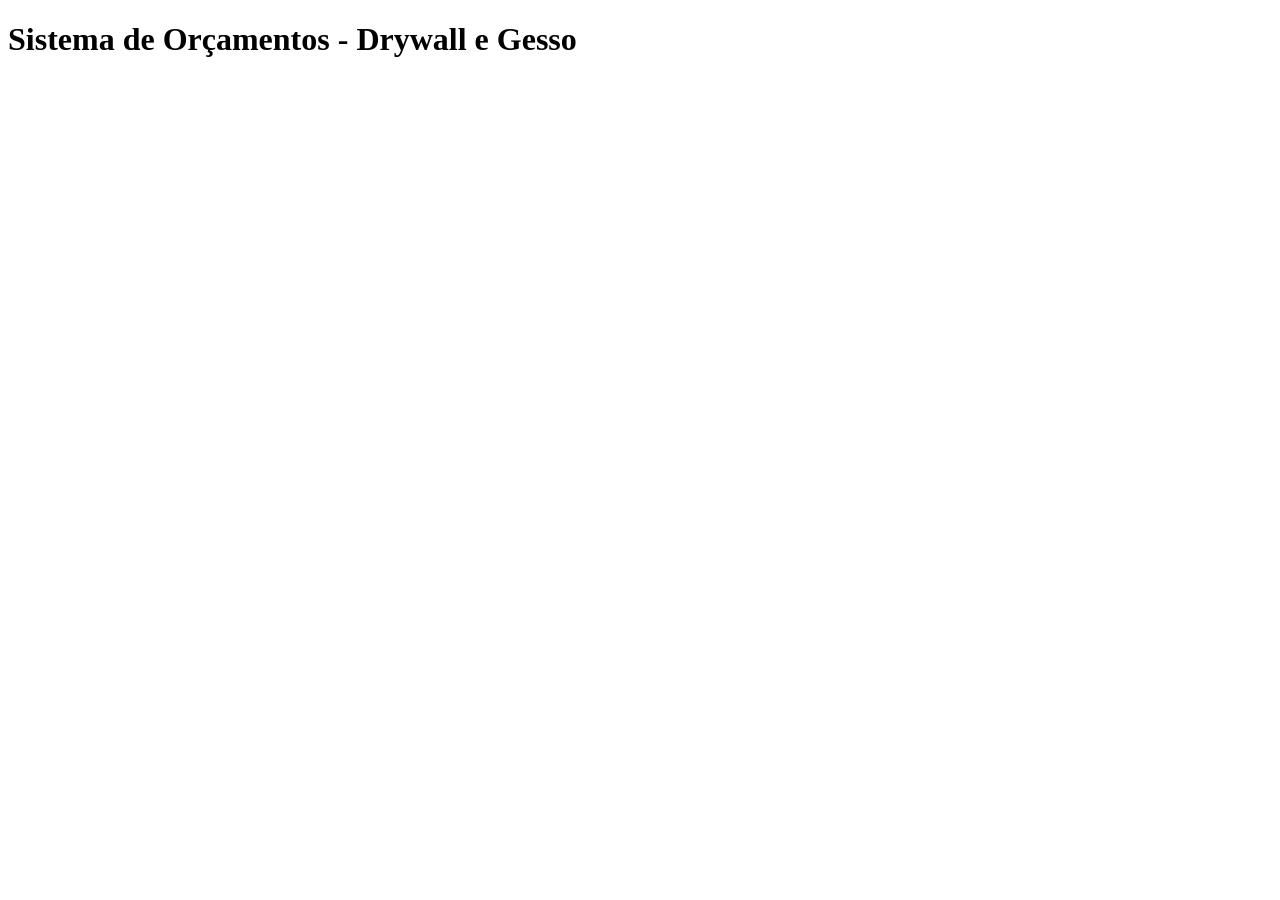
==== index.html @ 2b402b36 "Estrutura inicial do projeto" ====
<!doctype html>
<html lang="pt-BR">
  <head>
    <meta charset="UTF-8" />
    <meta name="viewport" content="width=device-width, initial-scale=1.0" />
    <title>Sistema de Orçamentos</title>
  </head>

  <body>
    <h1>Sistema de Orçamentos - Drywall e Gesso</h1>

    <script type="module" src="./js/app.js"></script>
  </body>
</html>
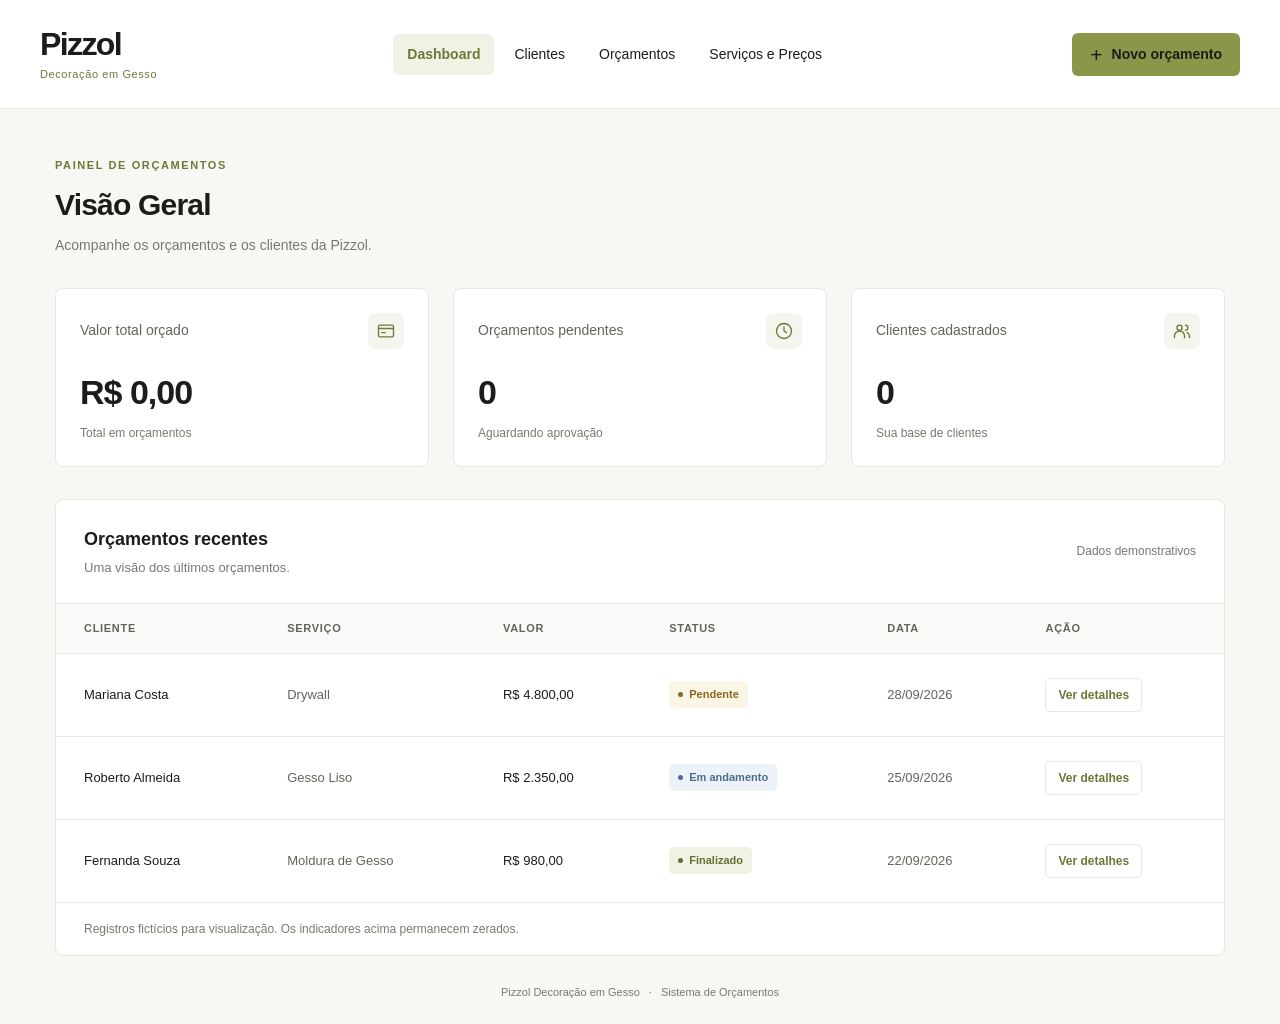
==== commit cf63ba70: "Implementa cadastro e gerenciamento de clientes" ====
--- a/index.html
+++ b/index.html
@@ -3,12 +3,187 @@
   <head>
     <meta charset="UTF-8" />
     <meta name="viewport" content="width=device-width, initial-scale=1.0" />
-    <title>Sistema de Orçamentos</title>
+    <meta name="theme-color" content="#F7F8F4" />
+    <title>Dashboard | Pizzol Decoração em Gesso</title>
+    <link rel="stylesheet" href="./css/style.css" />
   </head>
 
-  <body>
-    <h1>Sistema de Orçamentos - Drywall e Gesso</h1>
+  <body class="dashboard">
+    <header class="header">
+      <div class="header-content">
+        <a
+          class="brand"
+          href="./index.html"
+          aria-label="Pizzol Decoração em Gesso — início"
+        >
+          <span class="brand-name">Pizzol<span class="brand-dot"></span></span>
+          <span class="brand-description">Decoração em Gesso</span>
+        </a>
+        <nav class="navigation" aria-label="Menu principal">
+          <a href="./index.html" aria-current="page">Dashboard</a>
+          <a href="./pages/clientes.html">Clientes</a>
+          <a href="./pages/orcamentos.html">Orçamentos</a>
+          <a href="./pages/servicos.html">Serviços e Preços</a>
+        </nav>
+        <a class="primary-button" href="./pages/novo-orcamento.html"
+          ><span aria-hidden="true">+</span> Novo orçamento</a
+        >
+      </div>
+    </header>
 
-    <script type="module" src="./js/app.js"></script>
+    <main class="main-content" id="conteudo">
+      <div class="page-heading">
+        <p class="eyebrow">PAINEL DE ORÇAMENTOS</p>
+        <h1>Visão Geral</h1>
+        <p>Acompanhe os orçamentos e os clientes da Pizzol.</p>
+      </div>
+
+      <section class="summary" aria-label="Resumo do sistema">
+        <article class="summary-card">
+          <div class="card-heading">
+            <h2>Valor total orçado</h2>
+            <span class="card-icon" aria-hidden="true">
+              <svg viewBox="0 0 24 24">
+                <rect x="3" y="5" width="18" height="14" rx="2" />
+                <path d="M3 9h18M7 14h4" />
+              </svg>
+            </span>
+          </div>
+          <p class="card-value" id="valor-total">R$ 0,00</p>
+          <p class="card-description">Total em orçamentos</p>
+        </article>
+        <article class="summary-card">
+          <div class="card-heading">
+            <h2>Orçamentos pendentes</h2>
+            <span class="card-icon" aria-hidden="true">
+              <svg viewBox="0 0 24 24">
+                <circle cx="12" cy="12" r="9" />
+                <path d="M12 7v5l3 2" />
+              </svg>
+            </span>
+          </div>
+          <p class="card-value" id="orcamentos-pendentes">0</p>
+          <p class="card-description">Aguardando aprovação</p>
+        </article>
+        <article class="summary-card">
+          <div class="card-heading">
+            <h2>Clientes cadastrados</h2>
+            <span class="card-icon" aria-hidden="true">
+              <svg viewBox="0 0 24 24">
+                <circle cx="9" cy="8" r="3" />
+                <path
+                  d="M3 20v-2a6 6 0 0 1 12 0v2M16 5a3 3 0 0 1 0 6M18 14a5 5 0 0 1 3 4v2"
+                />
+              </svg>
+            </span>
+          </div>
+          <p class="card-value" id="clientes-cadastrados">0</p>
+          <p class="card-description">Sua base de clientes</p>
+        </article>
+      </section>
+
+      <section class="recent-section" aria-labelledby="recent-title">
+        <div class="section-heading">
+          <div>
+            <h2 id="recent-title">Orçamentos recentes</h2>
+            <p>Uma visão dos últimos orçamentos.</p>
+          </div>
+          <span class="demo-label">Dados demonstrativos</span>
+        </div>
+        <div
+          class="table-container"
+          tabindex="0"
+          role="region"
+          aria-label="Orçamentos recentes; role horizontalmente em telas pequenas"
+        >
+          <table>
+            <thead>
+              <tr>
+                <th scope="col">Cliente</th>
+                <th scope="col">Serviço</th>
+                <th scope="col">Valor</th>
+                <th scope="col">Status</th>
+                <th scope="col">Data</th>
+                <th scope="col">Ação</th>
+              </tr>
+            </thead>
+            <tbody>
+              <tr>
+                <td class="client-name">Mariana Costa</td>
+                <td>Drywall</td>
+                <td class="amount">R$ 4.800,00</td>
+                <td><span class="status status-pendente">Pendente</span></td>
+                <td><time datetime="2026-09-28">28/09/2026</time></td>
+                <td>
+                  <button
+                    class="details-button"
+                    type="button"
+                    aria-label="Ver detalhes do orçamento de Mariana Costa"
+                  >
+                    Ver detalhes
+                  </button>
+                </td>
+              </tr>
+              <tr>
+                <td class="client-name">Roberto Almeida</td>
+                <td>Gesso Liso</td>
+                <td class="amount">R$ 2.350,00</td>
+                <td>
+                  <span class="status status-em-andamento">Em andamento</span>
+                </td>
+                <td><time datetime="2026-09-25">25/09/2026</time></td>
+                <td>
+                  <button
+                    class="details-button"
+                    type="button"
+                    aria-label="Ver detalhes do orçamento de Roberto Almeida"
+                  >
+                    Ver detalhes
+                  </button>
+                </td>
+              </tr>
+              <tr>
+                <td class="client-name">Fernanda Souza</td>
+                <td>Moldura de Gesso</td>
+                <td class="amount">R$ 980,00</td>
+                <td>
+                  <span class="status status-finalizado">Finalizado</span>
+                </td>
+                <td><time datetime="2026-09-22">22/09/2026</time></td>
+                <td>
+                  <button
+                    class="details-button"
+                    type="button"
+                    aria-label="Ver detalhes do orçamento de Fernanda Souza"
+                  >
+                    Ver detalhes
+                  </button>
+                </td>
+              </tr>
+            </tbody>
+          </table>
+        </div>
+        <p class="table-note">
+          Registros fictícios para visualização. Os indicadores acima permanecem
+          zerados.
+        </p>
+      </section>
+      <footer class="page-footer">
+        Pizzol Decoração em Gesso <span aria-hidden="true">·</span> Sistema de
+        Orçamentos
+      </footer>
+    </main>
+
+    <dialog id="details-dialog" aria-labelledby="details-title">
+      <div class="dialog-heading">
+        <h2 id="details-title">Detalhes do orçamento</h2>
+        <form method="dialog">
+          <button class="close-button" aria-label="Fechar detalhes">×</button>
+        </form>
+      </div>
+      <p class="dialog-note">Orçamento demonstrativo</p>
+      <dl id="details-content"></dl>
+    </dialog>
+    <script src="./js/app.js" defer></script>
   </body>
 </html>
--- a/css/style.css
+++ b/css/style.css
@@ -0,0 +1,442 @@
+/* Estilos exclusivos do Dashboard para preservar as outras páginas. */
+.dashboard {
+  --olive: #8c964a;
+  --olive-dark: #6f7838;
+  --text: #1b1d1a;
+  --muted: #777a70;
+  --background: #f7f8f4;
+  --border: #e7e8e1;
+  margin: 0;
+  background: var(--background);
+  color: var(--text);
+  font-family: "Segoe UI", Arial, sans-serif;
+  font-size: 14px;
+  line-height: 1.5;
+}
+
+.dashboard * {
+  box-sizing: border-box;
+}
+.dashboard a {
+  color: inherit;
+  text-decoration: none;
+}
+.dashboard button {
+  font: inherit;
+  cursor: pointer;
+}
+.dashboard h1,
+.dashboard h2,
+.dashboard p {
+  margin: 0;
+}
+.dashboard :focus-visible {
+  outline: 3px solid var(--olive-dark);
+  outline-offset: 4px;
+}
+.dashboard .header {
+  background: #ffffff;
+  border-bottom: 1px solid var(--border);
+}
+.dashboard .header-content {
+  max-width: 1280px;
+  min-height: 108px;
+  margin: auto;
+  padding: 20px 40px;
+  display: flex;
+  align-items: center;
+  justify-content: space-between;
+  gap: 24px;
+}
+.dashboard .brand {
+  display: flex;
+  flex-direction: column;
+  flex-shrink: 0;
+}
+.dashboard .brand-name {
+  font-size: 32px;
+  font-weight: 700;
+  letter-spacing: -1.6px;
+  line-height: 1.15;
+}
+.dashboard .brand-dot {
+  color: var(--olive);
+}
+.dashboard .brand-description {
+  margin-top: 3px;
+  color: var(--olive-dark);
+  font-size: 11px;
+  letter-spacing: 0.6px;
+}
+.dashboard .navigation {
+  display: flex;
+  align-items: center;
+  gap: 6px;
+}
+.dashboard .navigation a {
+  padding: 10px 14px;
+  border-radius: 6px;
+  white-space: nowrap;
+}
+.dashboard .navigation a:hover {
+  background: var(--background);
+}
+.dashboard .navigation a[aria-current="page"] {
+  background: #f0f2e6;
+  color: var(--olive-dark);
+  font-weight: 600;
+}
+.dashboard .primary-button {
+  display: inline-flex;
+  align-items: center;
+  justify-content: center;
+  gap: 9px;
+  padding: 11px 18px;
+  border-radius: 6px;
+  background: var(--olive);
+  color: #1b1d1a;
+  font-weight: 600;
+  white-space: nowrap;
+}
+.dashboard .primary-button:hover {
+  background: var(--olive-dark);
+  color: #ffffff;
+}
+.dashboard .primary-button span {
+  font-size: 21px;
+  line-height: 1;
+  font-weight: 400;
+}
+.dashboard .main-content {
+  max-width: 1250px;
+  margin: auto;
+  padding: 48px 40px 24px;
+}
+.dashboard .eyebrow {
+  color: var(--olive-dark);
+  font-size: 11px;
+  letter-spacing: 1.6px;
+  font-weight: 600;
+  margin-bottom: 8px;
+}
+.dashboard h1 {
+  font-size: 30px;
+  font-weight: 600;
+  letter-spacing: -0.8px;
+}
+.dashboard .page-heading > p:last-child {
+  margin-top: 8px;
+  color: var(--muted);
+}
+.dashboard .summary {
+  display: grid;
+  grid-template-columns: repeat(3, minmax(0, 1fr));
+  gap: 24px;
+  margin: 32px 0;
+}
+.dashboard .summary-card {
+  padding: 24px;
+  background: #ffffff;
+  border: 1px solid var(--border);
+  border-radius: 8px;
+}
+.dashboard .summary-card {
+  transition:
+    transform 0.2s ease,
+    box-shadow 0.2s ease,
+    border-color 0.2s ease;
+}
+.dashboard .summary-card:hover {
+  transform: translateY(-2px);
+  box-shadow: 0 5px 14px rgb(27 29 26 / 7%);
+  border-color: #b9c18e;
+}
+.dashboard .card-heading {
+  display: flex;
+  align-items: center;
+  justify-content: space-between;
+  gap: 12px;
+}
+.dashboard .card-heading h2 {
+  font-size: 14px;
+  font-weight: 500;
+  color: #62665a;
+}
+.dashboard .card-icon {
+  display: grid;
+  place-items: center;
+  width: 36px;
+  height: 36px;
+  border-radius: 8px;
+  color: var(--olive-dark);
+  background: #f4f5ec;
+  flex-shrink: 0;
+}
+.dashboard .card-icon svg {
+  width: 20px;
+  height: 20px;
+  fill: none;
+  stroke: currentColor;
+  stroke-width: 1.6;
+  stroke-linecap: round;
+  stroke-linejoin: round;
+}
+.dashboard .card-value {
+  margin-top: 18px;
+  font-size: 34px;
+  font-weight: 600;
+  letter-spacing: -1px;
+  font-variant-numeric: tabular-nums;
+}
+.dashboard .card-description {
+  margin-top: 6px;
+  color: var(--muted);
+  font-size: 12px;
+}
+.dashboard .recent-section {
+  background: #ffffff;
+  border: 1px solid var(--border);
+  border-radius: 8px;
+  overflow: hidden;
+}
+.dashboard .section-heading {
+  padding: 26px 28px;
+  display: flex;
+  align-items: center;
+  justify-content: space-between;
+  gap: 16px;
+}
+.dashboard .section-heading h2,
+.dashboard .dialog-heading h2 {
+  font-size: 18px;
+  font-weight: 600;
+}
+.dashboard .section-heading p {
+  color: var(--muted);
+  font-size: 13px;
+  margin-top: 5px;
+}
+.dashboard .demo-label {
+  color: var(--muted);
+  font-size: 12px;
+}
+.dashboard .table-container {
+  overflow-x: auto;
+}
+.dashboard table {
+  width: 100%;
+  border-collapse: collapse;
+  text-align: left;
+  white-space: nowrap;
+}
+.dashboard th {
+  background: #fafbf8;
+  color: #62665a;
+  font-size: 11px;
+  letter-spacing: 0.7px;
+  text-transform: uppercase;
+  font-weight: 600;
+  padding: 16px 24px;
+  border-block: 1px solid var(--border);
+}
+.dashboard td {
+  padding: 24px;
+  border-bottom: 1px solid var(--border);
+  font-size: 13px;
+  color: #62665a;
+}
+.dashboard th:first-child,
+.dashboard td:first-child {
+  padding-left: 28px;
+}
+.dashboard .client-name,
+.dashboard .amount {
+  color: var(--text);
+  font-weight: 500;
+}
+.dashboard .amount {
+  font-variant-numeric: tabular-nums;
+}
+.dashboard tbody tr:hover {
+  background: #f0f3e7;
+}
+.dashboard .status {
+  display: inline-flex;
+  align-items: center;
+  gap: 6px;
+  padding: 5px 9px;
+  border-radius: 5px;
+  font-size: 11px;
+  font-weight: 600;
+}
+.dashboard .status::before {
+  content: "";
+  width: 5px;
+  height: 5px;
+  border-radius: 50%;
+  background: currentColor;
+}
+.dashboard .status-pendente {
+  background: #fbf5e5;
+  color: #87691e;
+}
+.dashboard .status-em-andamento {
+  background: #edf2f8;
+  color: #4e6b91;
+}
+.dashboard .status-finalizado {
+  background: #f0f3e4;
+  color: #626f32;
+}
+.dashboard .status-recusado {
+  background: #fbefed;
+  color: #a14f46;
+}
+.dashboard .details-button {
+  color: var(--olive-dark);
+  border: 1px solid var(--border);
+  border-radius: 5px;
+  background: #ffffff;
+  padding: 7px 12px;
+  font-size: 12px;
+  font-weight: 600;
+}
+.dashboard .details-button:hover {
+  background: var(--olive-dark);
+  border-color: var(--olive-dark);
+  color: #ffffff;
+}
+.dashboard .table-note {
+  padding: 17px 28px;
+  font-size: 12px;
+  color: var(--muted);
+}
+.dashboard .page-footer {
+  margin-top: 28px;
+  color: var(--muted);
+  font-size: 11px;
+  text-align: center;
+}
+.dashboard .page-footer span {
+  padding: 0 6px;
+}
+.dashboard dialog {
+  width: min(440px, calc(100% - 32px));
+  padding: 24px;
+  border: 1px solid var(--border);
+  border-radius: 10px;
+  color: var(--text);
+}
+.dashboard dialog::backdrop {
+  background: rgb(27 29 26 / 35%);
+}
+.dashboard .dialog-heading {
+  display: flex;
+  align-items: center;
+  justify-content: space-between;
+  gap: 12px;
+}
+.dashboard .close-button {
+  border: 0;
+  border-radius: 4px;
+  background: var(--background);
+  padding: 0 10px;
+  font-size: 24px;
+  color: var(--text);
+}
+.dashboard .close-button:hover {
+  background: var(--olive-dark);
+  color: #ffffff;
+}
+.dashboard tbody tr,
+.dashboard .primary-button,
+.dashboard .details-button,
+.dashboard .close-button {
+  transition:
+    background-color 0.2s ease,
+    border-color 0.2s ease,
+    color 0.2s ease;
+}
+.dashboard .dialog-note {
+  color: var(--muted);
+  margin-top: 8px;
+  font-size: 12px;
+}
+.dashboard dl {
+  display: grid;
+  grid-template-columns: 90px 1fr;
+  gap: 16px;
+  margin: 24px 0 0;
+}
+.dashboard dt {
+  color: var(--muted);
+}
+.dashboard dd {
+  margin: 0;
+}
+
+@media (max-width: 1050px) {
+  .dashboard .header-content {
+    flex-wrap: wrap;
+    gap: 18px;
+  }
+  .dashboard .navigation {
+    order: 3;
+    width: 100%;
+  }
+  .dashboard .summary {
+    gap: 16px;
+  }
+}
+
+@media (max-width: 700px) {
+  .dashboard .header-content {
+    padding: 20px;
+    gap: 20px 12px;
+  }
+  .dashboard .brand-name {
+    font-size: 32px;
+  }
+  .dashboard .brand-description {
+    font-size: 10px;
+  }
+  .dashboard .primary-button {
+    padding: 10px 12px;
+    font-size: 12px;
+  }
+  .dashboard .navigation {
+    overflow-x: auto;
+    gap: 4px;
+    padding: 4px 0 8px;
+  }
+  .dashboard .navigation a {
+    padding: 9px 10px;
+    font-size: 12px;
+  }
+  .dashboard .main-content {
+    padding: 32px 20px 24px;
+  }
+  .dashboard h1 {
+    font-size: 27px;
+  }
+  .dashboard .summary {
+    grid-template-columns: 1fr;
+    margin: 24px 0;
+  }
+  .dashboard .summary-card {
+    padding: 20px;
+  }
+  .dashboard .card-value {
+    margin-top: 10px;
+    font-size: 30px;
+  }
+  .dashboard .section-heading {
+    padding: 22px 20px;
+    align-items: flex-start;
+    flex-direction: column;
+    gap: 10px;
+  }
+  .dashboard .table-note {
+    padding: 16px 20px;
+  }
+}
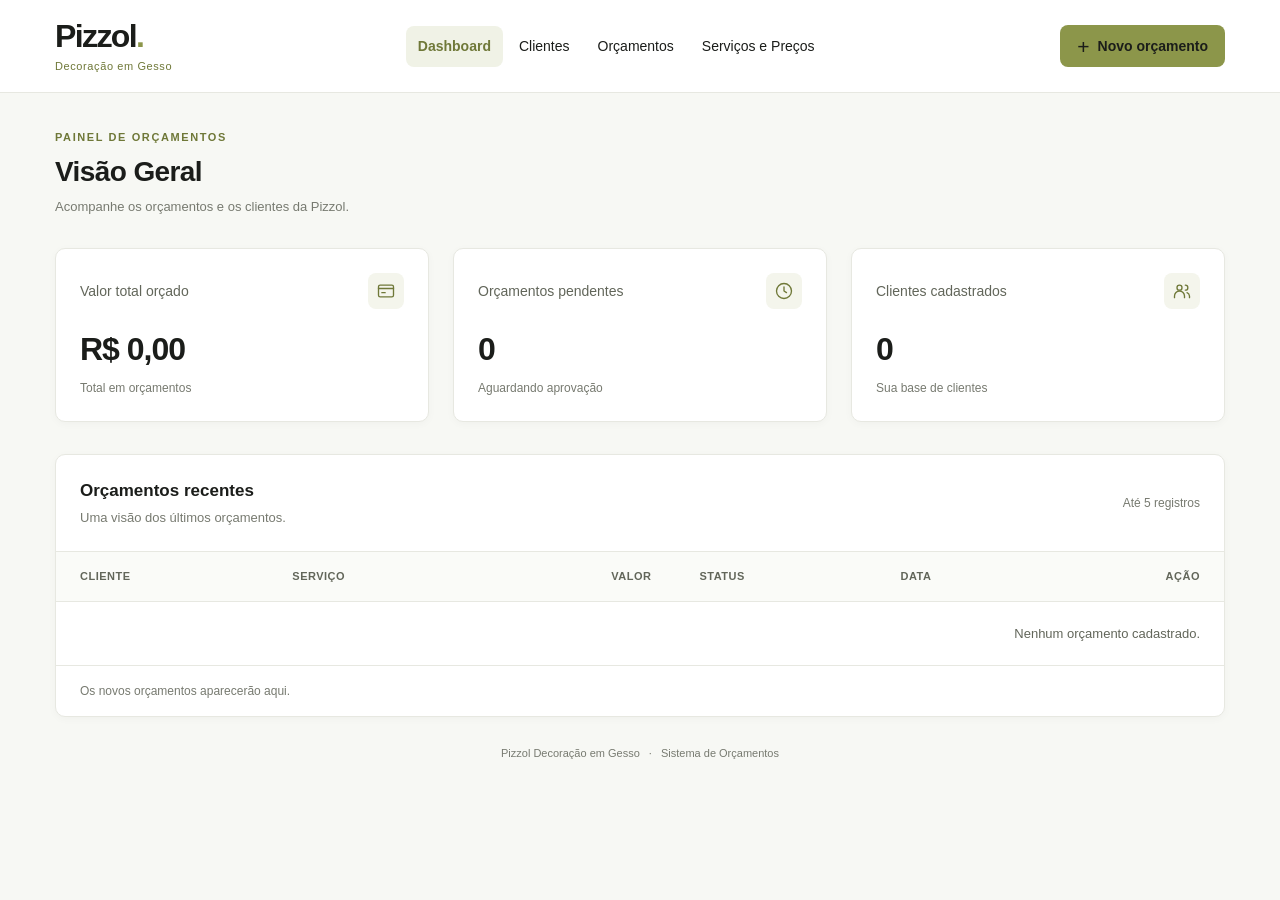
==== commit 559b50c2: "Finaliza sistema de orcamentos e requisitos do PI" ====
--- a/index.html
+++ b/index.html
@@ -37,6 +37,8 @@
         <h1>Visão Geral</h1>
         <p>Acompanhe os orçamentos e os clientes da Pizzol.</p>
       </div>
+
+      <p id="dashboard-error" class="error-message" role="alert" hidden></p>
 
       <section class="summary" aria-label="Resumo do sistema">
         <article class="summary-card">
@@ -88,7 +90,7 @@
             <h2 id="recent-title">Orçamentos recentes</h2>
             <p>Uma visão dos últimos orçamentos.</p>
           </div>
-          <span class="demo-label">Dados demonstrativos</span>
+          <span class="demo-label">Até 5 registros</span>
         </div>
         <div
           class="table-container"
@@ -107,66 +109,10 @@
                 <th scope="col">Ação</th>
               </tr>
             </thead>
-            <tbody>
-              <tr>
-                <td class="client-name">Mariana Costa</td>
-                <td>Drywall</td>
-                <td class="amount">R$ 4.800,00</td>
-                <td><span class="status status-pendente">Pendente</span></td>
-                <td><time datetime="2026-09-28">28/09/2026</time></td>
-                <td>
-                  <button
-                    class="details-button"
-                    type="button"
-                    aria-label="Ver detalhes do orçamento de Mariana Costa"
-                  >
-                    Ver detalhes
-                  </button>
-                </td>
-              </tr>
-              <tr>
-                <td class="client-name">Roberto Almeida</td>
-                <td>Gesso Liso</td>
-                <td class="amount">R$ 2.350,00</td>
-                <td>
-                  <span class="status status-em-andamento">Em andamento</span>
-                </td>
-                <td><time datetime="2026-09-25">25/09/2026</time></td>
-                <td>
-                  <button
-                    class="details-button"
-                    type="button"
-                    aria-label="Ver detalhes do orçamento de Roberto Almeida"
-                  >
-                    Ver detalhes
-                  </button>
-                </td>
-              </tr>
-              <tr>
-                <td class="client-name">Fernanda Souza</td>
-                <td>Moldura de Gesso</td>
-                <td class="amount">R$ 980,00</td>
-                <td>
-                  <span class="status status-finalizado">Finalizado</span>
-                </td>
-                <td><time datetime="2026-09-22">22/09/2026</time></td>
-                <td>
-                  <button
-                    class="details-button"
-                    type="button"
-                    aria-label="Ver detalhes do orçamento de Fernanda Souza"
-                  >
-                    Ver detalhes
-                  </button>
-                </td>
-              </tr>
-            </tbody>
+            <tbody id="orcamentos-recentes"></tbody>
           </table>
         </div>
-        <p class="table-note">
-          Registros fictícios para visualização. Os indicadores acima permanecem
-          zerados.
-        </p>
+        <p id="recentes-nota" class="table-note" aria-live="polite"></p>
       </section>
       <footer class="page-footer">
         Pizzol Decoração em Gesso <span aria-hidden="true">·</span> Sistema de
@@ -174,16 +120,7 @@
       </footer>
     </main>
 
-    <dialog id="details-dialog" aria-labelledby="details-title">
-      <div class="dialog-heading">
-        <h2 id="details-title">Detalhes do orçamento</h2>
-        <form method="dialog">
-          <button class="close-button" aria-label="Fechar detalhes">×</button>
-        </form>
-      </div>
-      <p class="dialog-note">Orçamento demonstrativo</p>
-      <dl id="details-content"></dl>
-    </dialog>
+    <script src="./js/utils/orcamentos.js" defer></script>
     <script src="./js/app.js" defer></script>
   </body>
 </html>
--- a/css/style.css
+++ b/css/style.css
@@ -1,4 +1,3 @@
-/* Estilos exclusivos do Dashboard para preservar as outras páginas. */
 .dashboard {
   --olive: #8c964a;
   --olive-dark: #6f7838;
@@ -6,6 +5,23 @@
   --muted: #777a70;
   --background: #f7f8f4;
   --border: #e7e8e1;
+  --surface: #ffffff;
+  --surface-muted: #fafbf8;
+  --olive-soft: #f0f3e7;
+  --border-hover: #c8cdbb;
+  --danger: #a14f46;
+  --danger-soft: #fbefed;
+  --danger-border: #d8b2ad;
+  --radius-control: 8px;
+  --radius-card: 10px;
+  --shadow-card: 0 2px 8px rgb(27 29 26 / 3%);
+  --shadow-popover: 0 8px 24px rgb(27 29 26 / 9%);
+  --control-height: 42px;
+  --space-sm: 8px;
+  --space-md: 12px;
+  --space-lg: 16px;
+  --space-xl: 24px;
+  --space-2xl: 32px;
   margin: 0;
   background: var(--background);
   color: var(--text);
@@ -31,18 +47,18 @@
   margin: 0;
 }
 .dashboard :focus-visible {
-  outline: 3px solid var(--olive-dark);
-  outline-offset: 4px;
+  outline: 2px solid var(--olive-dark);
+  outline-offset: 3px;
 }
 .dashboard .header {
-  background: #ffffff;
+  background: var(--surface);
   border-bottom: 1px solid var(--border);
 }
 .dashboard .header-content {
-  max-width: 1280px;
-  min-height: 108px;
+  max-width: 1250px;
+  min-height: 92px;
   margin: auto;
-  padding: 20px 40px;
+  padding: 16px 40px;
   display: flex;
   align-items: center;
   justify-content: space-between;
@@ -62,6 +78,9 @@
 .dashboard .brand-dot {
   color: var(--olive);
 }
+.dashboard .brand-dot:empty::before {
+  content: ".";
+}
 .dashboard .brand-description {
   margin-top: 3px;
   color: var(--olive-dark);
@@ -71,15 +90,16 @@
 .dashboard .navigation {
   display: flex;
   align-items: center;
-  gap: 6px;
+  gap: 4px;
 }
 .dashboard .navigation a {
-  padding: 10px 14px;
-  border-radius: 6px;
+  padding: 10px 12px;
+  border-radius: var(--radius-control);
   white-space: nowrap;
 }
 .dashboard .navigation a:hover {
-  background: var(--background);
+  background: var(--olive-soft);
+  color: var(--olive-dark);
 }
 .dashboard .navigation a[aria-current="page"] {
   background: #f0f2e6;
@@ -90,9 +110,11 @@
   display: inline-flex;
   align-items: center;
   justify-content: center;
-  gap: 9px;
-  padding: 11px 18px;
-  border-radius: 6px;
+  gap: var(--space-sm);
+  min-height: var(--control-height);
+  padding: 9px 16px;
+  border: 1px solid transparent;
+  border-radius: var(--radius-control);
   background: var(--olive);
   color: #1b1d1a;
   font-weight: 600;
@@ -110,7 +132,7 @@
 .dashboard .main-content {
   max-width: 1250px;
   margin: auto;
-  padding: 48px 40px 24px;
+  padding: 36px 40px 24px;
 }
 .dashboard .eyebrow {
   color: var(--olive-dark);
@@ -120,33 +142,39 @@
   margin-bottom: 8px;
 }
 .dashboard h1 {
-  font-size: 30px;
-  font-weight: 600;
-  letter-spacing: -0.8px;
+  font-size: 28px;
+  font-weight: 600;
+  line-height: 1.25;
+  letter-spacing: -0.6px;
 }
 .dashboard .page-heading > p:last-child {
   margin-top: 8px;
   color: var(--muted);
+  font-size: 13px;
 }
 .dashboard .summary {
   display: grid;
   grid-template-columns: repeat(3, minmax(0, 1fr));
-  gap: 24px;
-  margin: 32px 0;
+  gap: var(--space-xl);
+  margin: var(--space-2xl) 0;
+}
+.dashboard .summary-card,
+.dashboard .recent-section {
+  background: var(--surface);
+  border: 1px solid var(--border);
+  border-radius: var(--radius-card);
+  box-shadow: var(--shadow-card);
 }
 .dashboard .summary-card {
-  padding: 24px;
-  background: #ffffff;
-  border: 1px solid var(--border);
-  border-radius: 8px;
-}
-.dashboard .summary-card {
+  padding: var(--space-xl);
+}
+.dashboard:not(.clientes-page) .summary-card {
   transition:
     transform 0.2s ease,
     box-shadow 0.2s ease,
     border-color 0.2s ease;
 }
-.dashboard .summary-card:hover {
+.dashboard:not(.clientes-page) .summary-card:hover {
   transform: translateY(-2px);
   box-shadow: 0 5px 14px rgb(27 29 26 / 7%);
   border-color: #b9c18e;
@@ -167,7 +195,7 @@
   place-items: center;
   width: 36px;
   height: 36px;
-  border-radius: 8px;
+  border-radius: var(--radius-control);
   color: var(--olive-dark);
   background: #f4f5ec;
   flex-shrink: 0;
@@ -182,8 +210,8 @@
   stroke-linejoin: round;
 }
 .dashboard .card-value {
-  margin-top: 18px;
-  font-size: 34px;
+  margin-top: var(--space-lg);
+  font-size: 32px;
   font-weight: 600;
   letter-spacing: -1px;
   font-variant-numeric: tabular-nums;
@@ -194,13 +222,10 @@
   font-size: 12px;
 }
 .dashboard .recent-section {
-  background: #ffffff;
-  border: 1px solid var(--border);
-  border-radius: 8px;
   overflow: hidden;
 }
 .dashboard .section-heading {
-  padding: 26px 28px;
+  padding: var(--space-xl);
   display: flex;
   align-items: center;
   justify-content: space-between;
@@ -208,8 +233,9 @@
 }
 .dashboard .section-heading h2,
 .dashboard .dialog-heading h2 {
-  font-size: 18px;
-  font-weight: 600;
+  font-size: 17px;
+  font-weight: 600;
+  line-height: 1.4;
 }
 .dashboard .section-heading p {
   color: var(--muted);
@@ -230,24 +256,25 @@
   white-space: nowrap;
 }
 .dashboard th {
-  background: #fafbf8;
+  background: var(--surface-muted);
   color: #62665a;
   font-size: 11px;
-  letter-spacing: 0.7px;
+  letter-spacing: 0.5px;
   text-transform: uppercase;
   font-weight: 600;
   padding: 16px 24px;
   border-block: 1px solid var(--border);
 }
 .dashboard td {
-  padding: 24px;
+  padding: 22px 24px;
   border-bottom: 1px solid var(--border);
   font-size: 13px;
   color: #62665a;
+  vertical-align: middle;
 }
 .dashboard th:first-child,
 .dashboard td:first-child {
-  padding-left: 28px;
+  padding-left: 24px;
 }
 .dashboard .client-name,
 .dashboard .amount {
@@ -256,18 +283,29 @@
 }
 .dashboard .amount {
   font-variant-numeric: tabular-nums;
+  text-align: right;
+}
+.dashboard th:last-child,
+.dashboard td:last-child,
+.dashboard:not(.clientes-page) th:nth-child(3) {
+  text-align: right;
+}
+.dashboard tbody tr:last-child td {
+  border-bottom: 0;
 }
 .dashboard tbody tr:hover {
-  background: #f0f3e7;
+  background: #f7f9f1;
 }
 .dashboard .status {
   display: inline-flex;
   align-items: center;
   gap: 6px;
-  padding: 5px 9px;
-  border-radius: 5px;
+  padding: 4px 10px;
+  border-radius: 999px;
   font-size: 11px;
   font-weight: 600;
+  line-height: 1.5;
+  white-space: nowrap;
 }
 .dashboard .status::before {
   content: "";
@@ -289,25 +327,35 @@
   color: #626f32;
 }
 .dashboard .status-recusado {
-  background: #fbefed;
-  color: #a14f46;
+  background: var(--danger-soft);
+  color: var(--danger);
+}
+.dashboard .status-inativo {
+  background: #f0f1ed;
+  color: #5c5f57;
 }
 .dashboard .details-button {
-  color: var(--olive-dark);
+  display: inline-flex;
+  align-items: center;
+  justify-content: center;
+  gap: var(--space-sm);
+  min-height: 36px;
+  color: #555b4e;
   border: 1px solid var(--border);
-  border-radius: 5px;
-  background: #ffffff;
+  border-radius: var(--radius-control);
+  background: var(--surface);
   padding: 7px 12px;
   font-size: 12px;
   font-weight: 600;
 }
 .dashboard .details-button:hover {
-  background: var(--olive-dark);
-  border-color: var(--olive-dark);
-  color: #ffffff;
+  background: var(--olive-soft);
+  border-color: var(--border-hover);
+  color: var(--olive-dark);
 }
 .dashboard .table-note {
-  padding: 17px 28px;
+  padding: 16px 24px;
+  border-top: 1px solid var(--border);
   font-size: 12px;
   color: var(--muted);
 }
@@ -322,9 +370,13 @@
 }
 .dashboard dialog {
   width: min(440px, calc(100% - 32px));
-  padding: 24px;
+  max-height: calc(100dvh - 32px);
+  overflow-y: auto;
+  padding: var(--space-xl);
   border: 1px solid var(--border);
-  border-radius: 10px;
+  border-radius: var(--radius-card);
+  background: var(--surface);
+  box-shadow: 0 20px 64px rgb(27 29 26 / 18%);
   color: var(--text);
 }
 .dashboard dialog::backdrop {
@@ -335,27 +387,129 @@
   align-items: center;
   justify-content: space-between;
   gap: 12px;
+  padding-bottom: var(--space-lg);
+  border-bottom: 1px solid var(--border);
 }
 .dashboard .close-button {
-  border: 0;
-  border-radius: 4px;
-  background: var(--background);
-  padding: 0 10px;
+  display: inline-flex;
+  align-items: center;
+  justify-content: center;
+  flex-shrink: 0;
+  width: 36px;
+  height: 36px;
+  border: 1px solid transparent;
+  border-radius: var(--radius-control);
+  background: var(--surface-muted);
+  padding: 0;
   font-size: 24px;
-  color: var(--text);
-}
+  line-height: 1;
+  color: #62665a;
+}
+.dashboard .danger-button:hover,
+.dashboard .cancel-button:hover,
+.dashboard #cancelar:hover,
 .dashboard .close-button:hover {
-  background: var(--olive-dark);
-  color: #ffffff;
+  background: var(--danger-soft);
+  border-color: var(--danger-border);
+  color: var(--danger);
 }
 .dashboard tbody tr,
+.dashboard .navigation a,
+.dashboard input,
+.dashboard select,
+.dashboard textarea,
 .dashboard .primary-button,
 .dashboard .details-button,
 .dashboard .close-button {
   transition:
     background-color 0.2s ease,
     border-color 0.2s ease,
-    color 0.2s ease;
+    color 0.2s ease,
+    box-shadow 0.2s ease;
+}
+/* Campos e componentes de formulário compartilhados por todas as páginas. */
+.dashboard input,
+.dashboard select,
+.dashboard textarea {
+  width: 100%;
+  min-width: 0;
+  min-height: var(--control-height);
+  padding: 9px 12px;
+  border: 1px solid var(--border);
+  border-radius: var(--radius-control);
+  background: var(--surface);
+  color: var(--text);
+  font: inherit;
+  line-height: 1.5;
+}
+.dashboard select {
+  height: var(--control-height);
+}
+.dashboard textarea {
+  resize: vertical;
+}
+.dashboard input::placeholder,
+.dashboard textarea::placeholder {
+  color: var(--muted);
+  opacity: 1;
+}
+.dashboard :is(input, select, textarea):where(:not(:disabled):not([readonly])):hover {
+  border-color: var(--border-hover);
+}
+.dashboard :is(input, select, textarea):focus {
+  border-color: var(--olive);
+  outline: none;
+  box-shadow: 0 0 0 3px rgb(140 150 74 / 12%);
+}
+.dashboard input[readonly],
+.dashboard :is(input, select, textarea):disabled {
+  background: #f3f5ef;
+  color: #62665a;
+}
+.dashboard .form-field {
+  display: flex;
+  flex-direction: column;
+  gap: 6px;
+  min-width: 0;
+}
+.dashboard .form-field label {
+  font-size: 13px;
+  font-weight: 500;
+}
+.dashboard .field-counter {
+  color: var(--muted);
+  font-size: 12px;
+  text-align: right;
+}
+.dashboard .dialog-actions {
+  display: flex;
+  flex-wrap: wrap;
+  align-items: center;
+  justify-content: flex-end;
+  gap: var(--space-md);
+  border-top: 1px solid var(--border);
+  margin-top: var(--space-xl);
+  padding-top: var(--space-lg);
+}
+.dashboard .dialog-actions .details-button {
+  min-height: var(--control-height);
+  padding-inline: 16px;
+  font-size: 13px;
+}
+.dashboard .error-message {
+  color: var(--danger);
+  font-size: 12px;
+}
+.dashboard [aria-invalid="true"],
+.dashboard :is(input, select, textarea)[aria-invalid="true"]:hover,
+.dashboard :is(input, select, textarea)[aria-invalid="true"]:focus {
+  border-color: var(--danger);
+}
+.dashboard :is(input, select, textarea)[aria-invalid="true"]:focus {
+  box-shadow: 0 0 0 3px rgb(161 79 70 / 10%);
+}
+.dashboard button:disabled {
+  opacity: 0.6;
 }
 .dashboard .dialog-note {
   color: var(--muted);
@@ -378,7 +532,7 @@
 @media (max-width: 1050px) {
   .dashboard .header-content {
     flex-wrap: wrap;
-    gap: 18px;
+    gap: 16px;
   }
   .dashboard .navigation {
     order: 3;
@@ -391,18 +545,18 @@
 
 @media (max-width: 700px) {
   .dashboard .header-content {
-    padding: 20px;
-    gap: 20px 12px;
+    padding: 16px 20px;
+    gap: 16px 12px;
   }
   .dashboard .brand-name {
-    font-size: 32px;
+    font-size: 30px;
   }
   .dashboard .brand-description {
     font-size: 10px;
   }
   .dashboard .primary-button {
     padding: 10px 12px;
-    font-size: 12px;
+    font-size: 13px;
   }
   .dashboard .navigation {
     overflow-x: auto;
@@ -417,7 +571,7 @@
     padding: 32px 20px 24px;
   }
   .dashboard h1 {
-    font-size: 27px;
+    font-size: 26px;
   }
   .dashboard .summary {
     grid-template-columns: 1fr;
@@ -431,7 +585,7 @@
     font-size: 30px;
   }
   .dashboard .section-heading {
-    padding: 22px 20px;
+    padding: 20px;
     align-items: flex-start;
     flex-direction: column;
     gap: 10px;
@@ -440,3 +594,18 @@
     padding: 16px 20px;
   }
 }
+
+@media (max-width: 480px) {
+  .dashboard .main-content { padding: 28px 16px 24px; }
+  .dashboard .header-content { padding-inline: 16px; }
+  .dashboard dialog { padding: 20px; }
+  .dashboard .dialog-actions > button { flex: 1; }
+}
+
+@media (prefers-reduced-motion: reduce) {
+  .dashboard :is(button, a, input, select, textarea, tr) { transition: none; }
+}
+
+@media (forced-colors: active) {
+  .dashboard :is(input, select, textarea):focus { outline: 2px solid Highlight; outline-offset: 2px; }
+}
